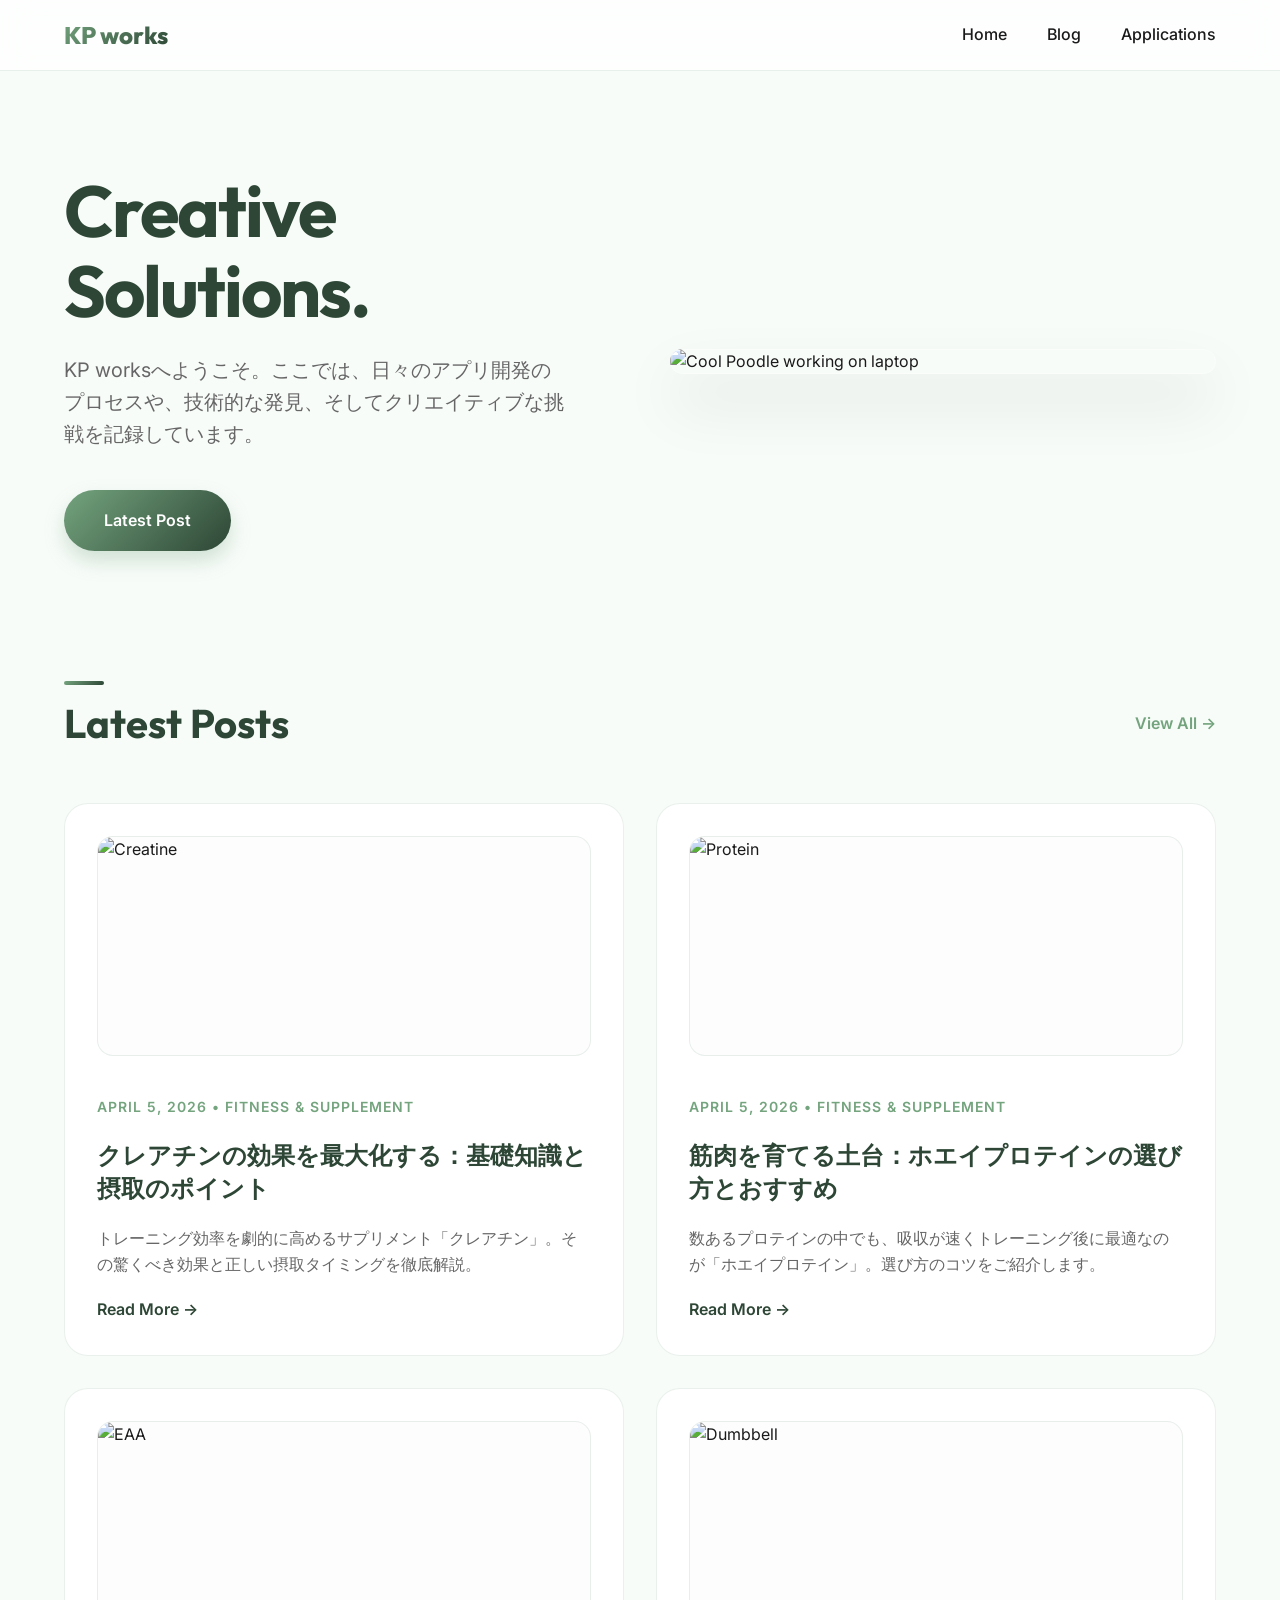
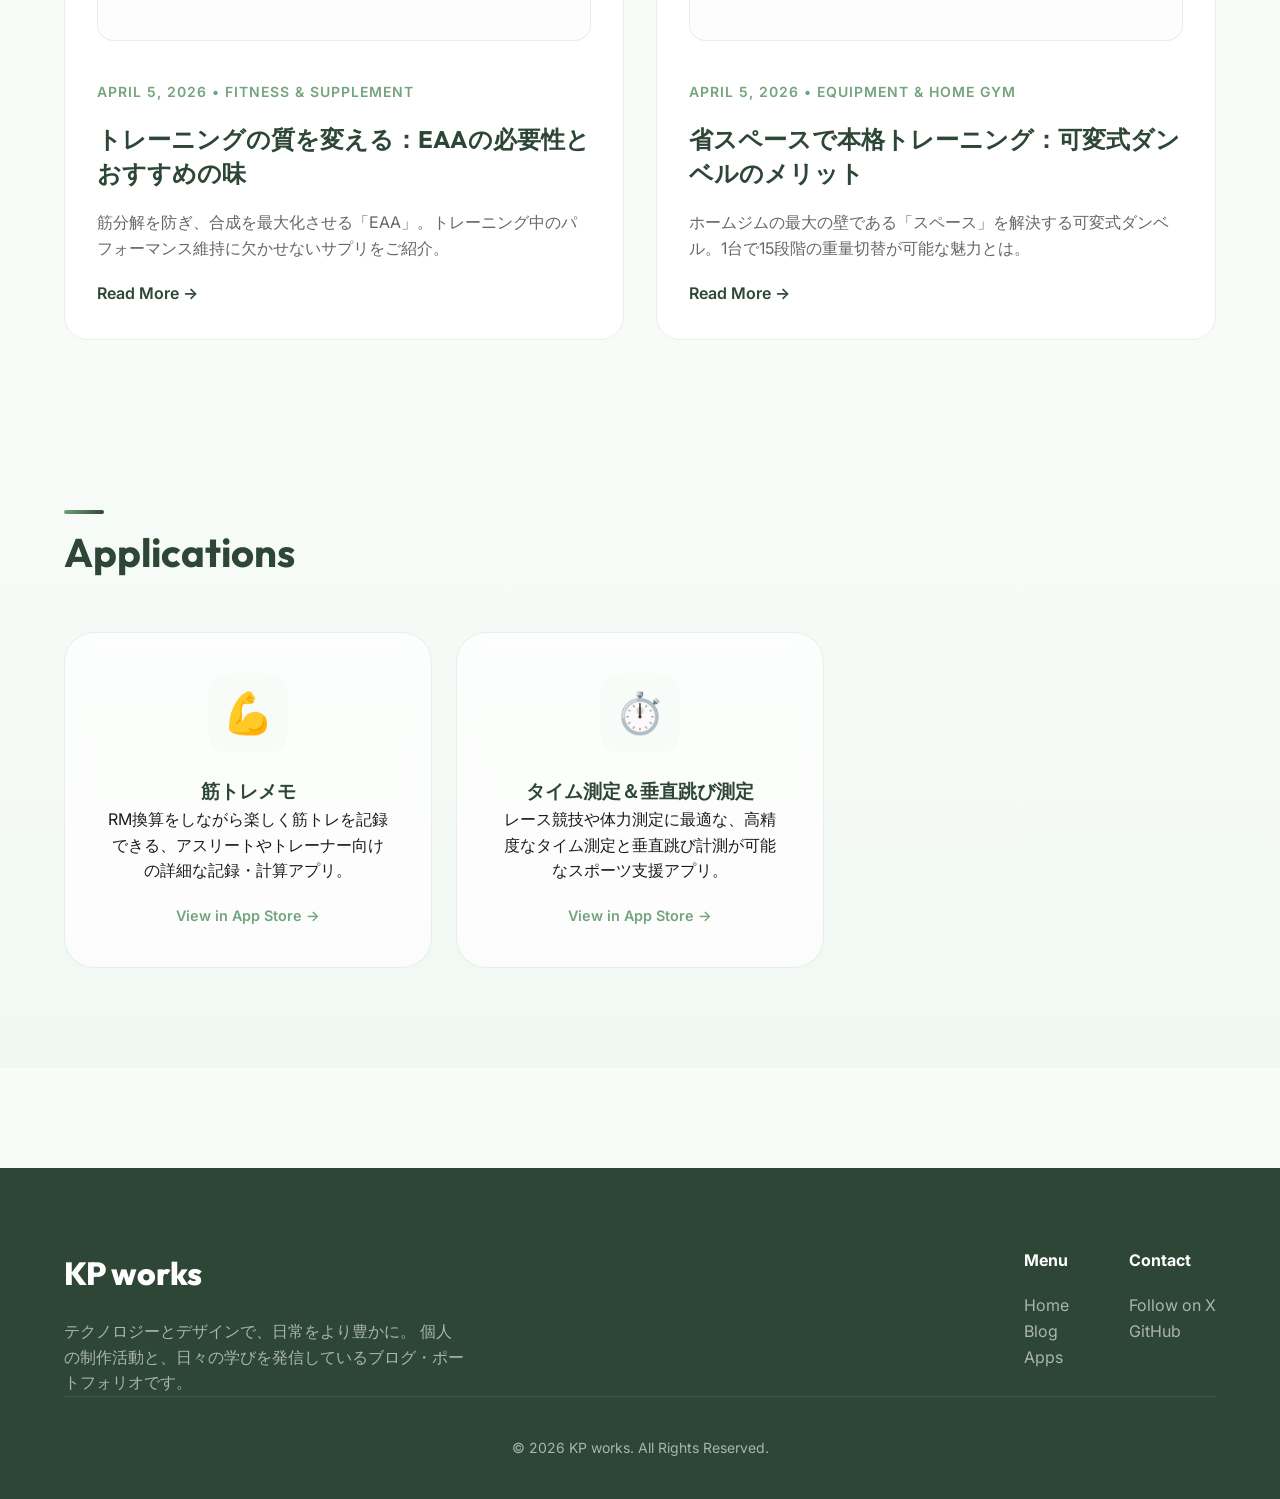
==== index.html @ a35cd1fa "Initial commit: Premium Blog Portfolio with Affiliate Articles and Poodle Hero Image" ====
<!DOCTYPE html>
<html lang="ja">
<head>
    <meta charset="UTF-8">
    <meta name="viewport" content="width=device-width, initial-scale=1.0">
    <title>KP works | Premium Portfolio & Blog</title>
    <meta name="description" content="KP works - モダンなアプリ開発とクリエイティブな活動を記録するブログ・ポートフォリオ。">
    <link rel="stylesheet" href="index.css">
</head>
<body>

    <nav>
        <a href="#" class="logo">
            <span>KP works</span>
        </a>
        <ul class="nav-links">
            <li><a href="#home">Home</a></li>
            <li><a href="#blog">Blog</a></li>
            <li><a href="#apps">Applications</a></li>
        </ul>
    </nav>

    <header id="home" class="hero">
        <div class="hero-content">
            <h1>Creative<br>Solutions.</h1>
            <p>KP worksへようこそ。ここでは、日々のアプリ開発のプロセスや、技術的な発見、そしてクリエイティブな挑戦を記録しています。</p>
            <!-- プレミアムなボタン -->
            <a href="#blog" style="display: inline-block; padding: 18px 40px; background: var(--gradient); color: white; text-decoration: none; border-radius: 50px; font-weight: 600; box-shadow: 0 10px 20px rgba(116, 164, 126, 0.3);">
                Latest Post
            </a>
        </div>
        <div class="hero-image">
            <img src="/Users/keitashouji/.gemini/antigravity/brain/59350524-e386-4c46-add3-b51e2a76119a/cool_poodle_laptop_1775387135576.png" alt="Cool Poodle working on laptop">
        </div>
    </header>

    <section id="blog">
        <div class="section-header">
            <h2>Latest Posts</h2>
            <a href="#" style="color: var(--primary); font-weight: 600; text-decoration: none;">View All →</a>
        </div>
        <div class="blog-grid">
            <div class="blog-card" onclick="location.href='creatine.html'">
                <img src="https://m.media-amazon.com/images/I/71MMnlereOL._AC_SL1500_.jpg" alt="Creatine" class="blog-card-img">
                <div class="blog-meta">April 5, 2026 • Fitness & Supplement</div>
                <h3>クレアチンの効果を最大化する：基礎知識と摂取のポイント</h3>
                <p>トレーニング効率を劇的に高めるサプリメント「クレアチン」。その驚くべき効果と正しい摂取タイミングを徹底解説。</p>
                <div class="read-more">Read More →</div>
            </div>
            <div class="blog-card" onclick="location.href='protein.html'">
                <img src="https://m.media-amazon.com/images/I/81o0uCJ0iYL._AC_SL1500_.jpg" alt="Protein" class="blog-card-img">
                <div class="blog-meta">April 5, 2026 • Fitness & Supplement</div>
                <h3>筋肉を育てる土台：ホエイプロテインの選び方とおすすめ</h3>
                <p>数あるプロテインの中でも、吸収が速くトレーニング後に最適なのが「ホエイプロテイン」。選び方のコツをご紹介します。</p>
                <div class="read-more">Read More →</div>
            </div>
            <div class="blog-card" onclick="location.href='eaa.html'">
                <img src="https://m.media-amazon.com/images/I/71fEE26knCL._AC_SL1500_.jpg" alt="EAA" class="blog-card-img">
                <div class="blog-meta">April 5, 2026 • Fitness & Supplement</div>
                <h3>トレーニングの質を変える：EAAの必要性とおすすめの味</h3>
                <p>筋分解を防ぎ、合成を最大化させる「EAA」。トレーニング中のパフォーマンス維持に欠かせないサプリをご紹介。</p>
                <div class="read-more">Read More →</div>
            </div>
            <div class="blog-card" onclick="location.href='dumbbell.html'">
                <img src="https://m.media-amazon.com/images/I/61lM3jNAxYL._AC_SL1500_.jpg" alt="Dumbbell" class="blog-card-img">
                <div class="blog-meta">April 5, 2026 • Equipment & Home Gym</div>
                <h3>省スペースで本格トレーニング：可変式ダンベルのメリット</h3>
                <p>ホームジムの最大の壁である「スペース」を解決する可変式ダンベル。1台で15段階の重量切替が可能な魅力とは。</p>
                <div class="read-more">Read More →</div>
            </div>
        </div>
    </section>

    <section id="apps" style="background: linear-gradient(180deg, var(--bg-light) 0%, rgba(116, 164, 126, 0.05) 100%); width: 100vw; margin-left: calc(-50vw + 50%); padding: 100px 5%;">
        <div style="max-width: 1400px; margin: 0 auto;">
            <div class="section-header">
                <h2>Applications</h2>
            </div>
            <div class="app-grid">
                <div class="app-card" onclick="window.open('https://apps.apple.com/jp/app/id6761036348', '_blank')">
                    <div class="app-icon">💪</div>
                    <h3>筋トレメモ</h3>
                    <p>RM換算をしながら楽しく筋トレを記録できる、アスリートやトレーナー向けの詳細な記録・計算アプリ。</p>
                    <div style="margin-top: 20px; font-size: 0.9rem; color: var(--primary); font-weight: 600;">View in App Store →</div>
                </div>
                <div class="app-card" onclick="window.open('https://apps.apple.com/jp/app/id6759228838', '_blank')">
                    <div class="app-icon">⏱️</div>
                    <h3>タイム測定＆垂直跳び測定</h3>
                    <p>レース競技や体力測定に最適な、高精度なタイム測定と垂直跳び計測が可能なスポーツ支援アプリ。</p>
                    <div style="margin-top: 20px; font-size: 0.9rem; color: var(--primary); font-weight: 600;">View in App Store →</div>
                </div>
            </div>
        </div>
    </section>

    <footer>
        <div class="footer-content" style="max-width: 1400px; margin: 0 auto;">
            <div style="max-width: 400px;">
                <h3 class="footer-logo logo" style="font-size: 2rem; margin-bottom: 20px;">KP works</h3>
                <p style="color: rgba(255,255,255,0.6);">
                    テクノロジーとデザインで、日常をより豊かに。
                    個人の制作活動と、日々の学びを発信しているブログ・ポートフォリオです。
                </p>
            </div>
            <div style="display: flex; gap: 60px;">
                <div style="list-style: none;">
                    <h4 style="margin-bottom: 20px;">Menu</h4>
                    <p><a href="#home" style="color: rgba(255,255,255,0.6); text-decoration: none;">Home</a></p>
                    <p><a href="#blog" style="color: rgba(255,255,255,0.6); text-decoration: none;">Blog</a></p>
                    <p><a href="#apps" style="color: rgba(255,255,255,0.6); text-decoration: none;">Apps</a></p>
                </div>
                <div>
                    <h4 style="margin-bottom: 20px;">Contact</h4>
                    <p style="color: rgba(255,255,255,0.6);">Follow on X</p>
                    <p style="color: rgba(255,255,255,0.6);">GitHub</p>
                </div>
            </div>
        </div>
        <div class="footer-bottom">
            &copy; 2026 KP works. All Rights Reserved.
        </div>
    </footer>

</body>
</html>
---- index.css ----
@import url('https://fonts.googleapis.com/css2?family=Inter:wght@400;500;600&family=Outfit:wght@600;700;800&display=swap');

:root {
    --primary: #74a47e;
    --primary-dark: #2d4635;
    --bg-light: #f8fcf9;
    --text-main: #1a1a1a;
    --text-muted: #666666;
    --glass: rgba(255, 255, 255, 0.7);
    --border: rgba(116, 164, 126, 0.15);
    --shadow: 0 10px 30px rgba(0, 0, 0, 0.05);
    --gradient: linear-gradient(135deg, #74a47e 0%, #2d4635 100%);
}

* {
    margin: 0;
    padding: 0;
    box-sizing: border-box;
}

body {
    font-family: 'Inter', sans-serif;
    background-color: var(--bg-light);
    color: var(--text-main);
    line-height: 1.6;
    overflow-x: hidden;
}

h1, h2, h3 {
    font-family: 'Outfit', sans-serif;
    color: var(--primary-dark);
}

/* Navigation */
nav {
    position: sticky;
    top: 0;
    z-index: 1000;
    background: var(--glass);
    backdrop-filter: blur(15px);
    border-bottom: 1px solid var(--border);
    padding: 1rem 5%;
    display: flex;
    justify-content: space-between;
    align-items: center;
}

.logo {
    display: flex;
    align-items: center;
    gap: 12px;
    font-size: 1.5rem;
    font-weight: 800;
    color: var(--primary-dark);
    text-decoration: none;
    font-family: 'Outfit', sans-serif;
}

.logo span {
    background: var(--gradient);
    -webkit-background-clip: text;
    background-clip: text;
    -webkit-text-fill-color: transparent;
}

.nav-links {
    display: flex;
    gap: 40px;
    list-style: none;
}

.nav-links a {
    text-decoration: none;
    color: var(--text-main);
    font-weight: 500;
    transition: 0.3s cubic-bezier(0.4, 0, 0.2, 1);
    position: relative;
}

.nav-links a::after {
    content: '';
    position: absolute;
    bottom: -4px;
    left: 0;
    width: 0;
    height: 2px;
    background: var(--gradient);
    transition: 0.3s;
}

.nav-links a:hover::after {
    width: 100%;
}

/* Hero Section */
.hero {
    padding: 100px 5% 60px;
    display: grid;
    grid-template-columns: 1fr 1fr;
    align-items: center;
    gap: 60px;
    max-width: 1400px;
    margin: 0 auto;
}

.hero-content h1 {
    font-size: 4.5rem;
    line-height: 1.1;
    margin-bottom: 24px;
    letter-spacing: -2px;
}

.hero-content p {
    font-size: 1.25rem;
    color: var(--text-muted);
    margin-bottom: 40px;
    max-width: 500px;
}

.hero-image {
    position: relative;
    border-radius: 40px;
    overflow: hidden;
    box-shadow: 0 30px 60px rgba(0, 0, 0, 0.1);
}

.hero-image img {
    width: 100%;
    height: auto;
    display: block;
    transition: 0.5s;
}

.hero-image::before {
    content: '';
    position: absolute;
    inset: 0;
    border: 1px solid rgba(255, 255, 255, 0.2);
    border-radius: 40px;
    z-index: 1;
}

/* Sections Common */
section {
    padding: 80px 5%;
    max-width: 1400px;
    margin: 0 auto;
}

.section-header {
    display: flex;
    justify-content: space-between;
    align-items: center;
    margin-bottom: 48px;
}

.section-header h2 {
    font-size: 2.5rem;
    position: relative;
}

.section-header h2::before {
    content: '';
    position: absolute;
    top: -10px;
    left: 0;
    width: 40px;
    height: 4px;
    background: var(--gradient);
    border-radius: 2px;
}

/* Blog Grid */
.blog-grid {
    display: grid;
    grid-template-columns: repeat(auto-fill, minmax(400px, 1fr));
    gap: 32px;
}

.blog-card {
    background: #ffffff;
    border: 1px solid var(--border);
    border-radius: 24px;
    padding: 32px;
    transition: 0.4s cubic-bezier(0.165, 0.84, 0.44, 1);
    cursor: pointer;
    display: flex;
    flex-direction: column;
    gap: 20px;
}

.blog-card:hover {
    transform: translateY(-10px);
    box-shadow: 0 20px 40px rgba(116, 164, 126, 0.08);
    border-color: var(--primary);
}

.blog-card-img {
    width: 100%;
    height: 220px;
    object-fit: contain;
    background: #fdfdfd;
    border-radius: 16px;
    margin-bottom: 20px;
    border: 1px solid var(--border);
}

.blog-meta {
    display: flex;
    gap: 12px;
    font-size: 0.875rem;
    font-weight: 600;
    color: var(--primary);
    text-transform: uppercase;
    letter-spacing: 1px;
}

.blog-card h3 {
    font-size: 1.5rem;
    line-height: 1.4;
}

.blog-card p {
    color: var(--text-muted);
    font-size: 1rem;
}

.blog-card .read-more {
    margin-top: auto;
    font-weight: 600;
    color: var(--primary-dark);
    display: flex;
    align-items: center;
    gap: 8px;
}

/* App Grid */
.app-grid {
    display: grid;
    grid-template-columns: repeat(auto-fill, minmax(280px, 1fr));
    gap: 24px;
}

.app-card {
    background: var(--glass);
    backdrop-filter: blur(10px);
    border: 1px solid var(--border);
    border-radius: 30px;
    padding: 40px;
    text-align: center;
    transition: 0.3s;
}

.app-card:hover {
    background: #ffffff;
    border-color: var(--primary);
    transform: scale(1.02);
}

.app-icon {
    width: 80px;
    height: 80px;
    background: var(--bg-light);
    border-radius: 20px;
    margin: 0 auto 24px;
    display: flex;
    align-items: center;
    justify-content: center;
    font-size: 2.5rem;
    color: var(--primary);
}

/* Footer */
footer {
    background: var(--primary-dark);
    color: #ffffff;
    padding: 80px 5% 40px;
    margin-top: 100px;
}

.footer-content {
    display: flex;
    justify-content: space-between;
    align-items: flex-start;
    margin-bottom: 60px;
}

.footer-logo {
    color: #ffffff !important;
}

.footer-bottom {
    padding-top: 40px;
    border-top: 1px solid rgba(255, 255, 255, 0.1);
    text-align: center;
    font-size: 0.875rem;
    color: rgba(255, 255, 255, 0.6);
}

/* Responsive */
@media (max-width: 1024px) {
    .hero {
        grid-template-columns: 1fr;
        padding-top: 60px;
        text-align: center;
    }
    .hero-content h1 {
        font-size: 3.5rem;
    }
    .hero-content p {
        margin: 0 auto 40px;
    }
    .hero-image {
        max-width: 600px;
        margin: 0 auto;
    }
    .blog-grid {
        grid-template-columns: 1fr;
    }
}

@media (max-width: 768px) {
    .nav-links {
        display: none;
    }
}
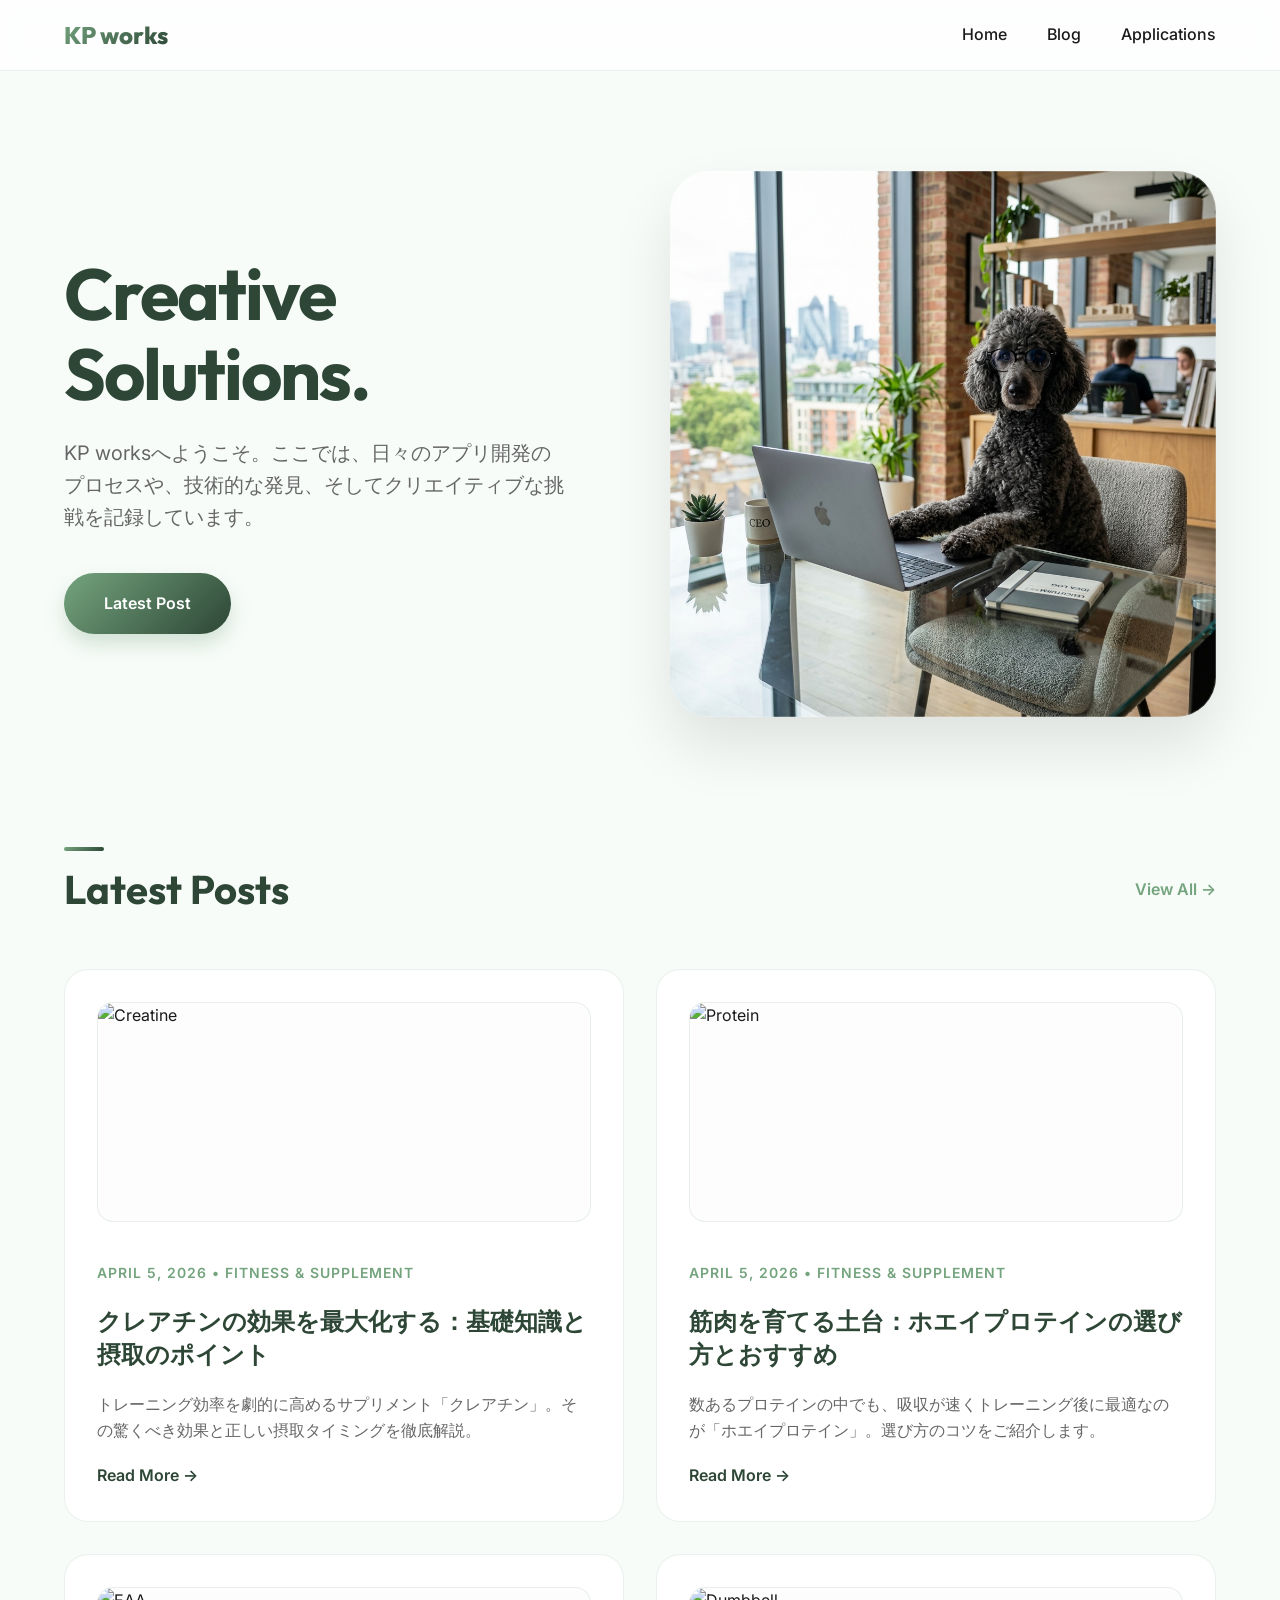
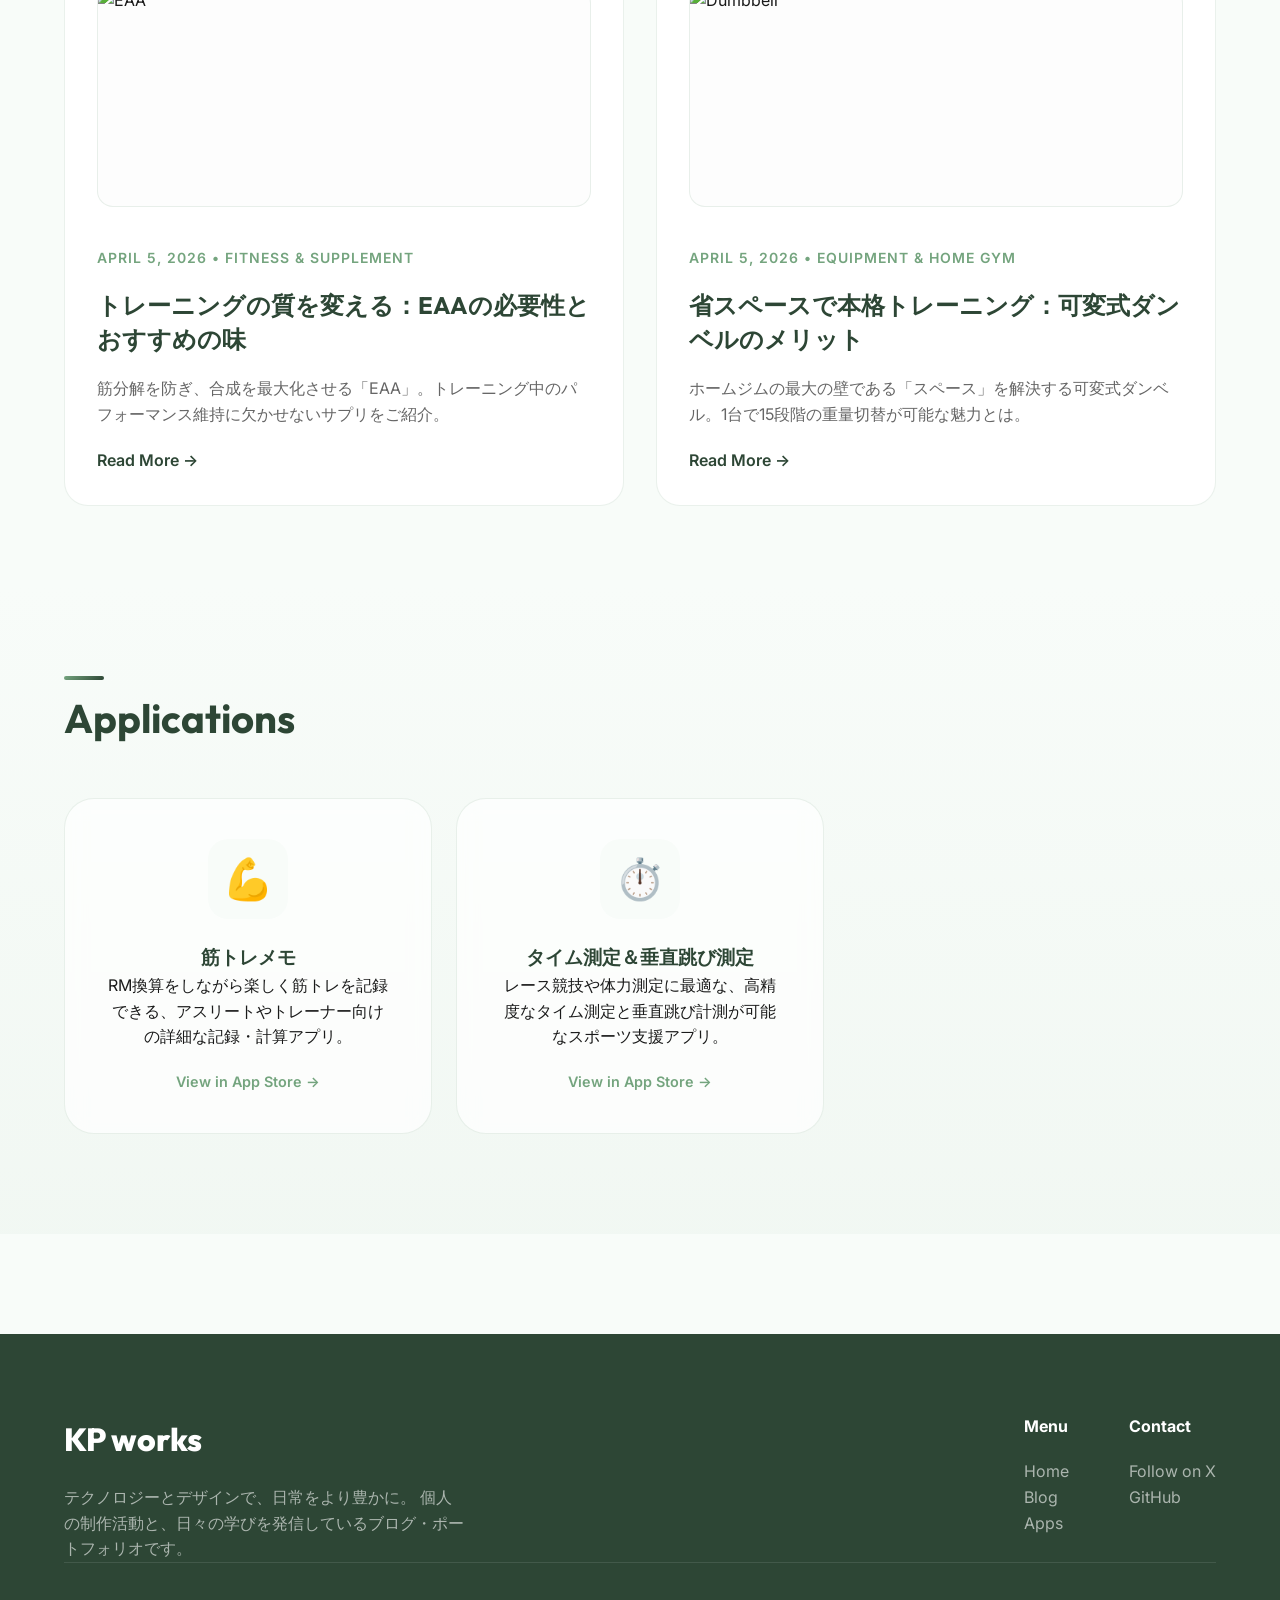
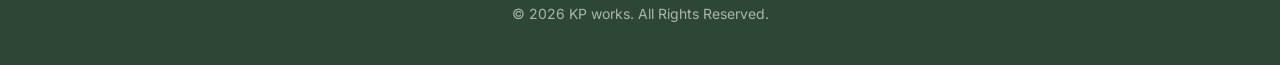
==== commit 094075dd: "Fix: Local image paths to relative paths for deployment" ====
--- a/index.html
+++ b/index.html
@@ -30,7 +30,7 @@
             </a>
         </div>
         <div class="hero-image">
-            <img src="/Users/keitashouji/.gemini/antigravity/brain/59350524-e386-4c46-add3-b51e2a76119a/cool_poodle_laptop_1775387135576.png" alt="Cool Poodle working on laptop">
+            <img src="assets/hero-poodle.png" alt="Cool Poodle working on laptop">
         </div>
     </header>
 
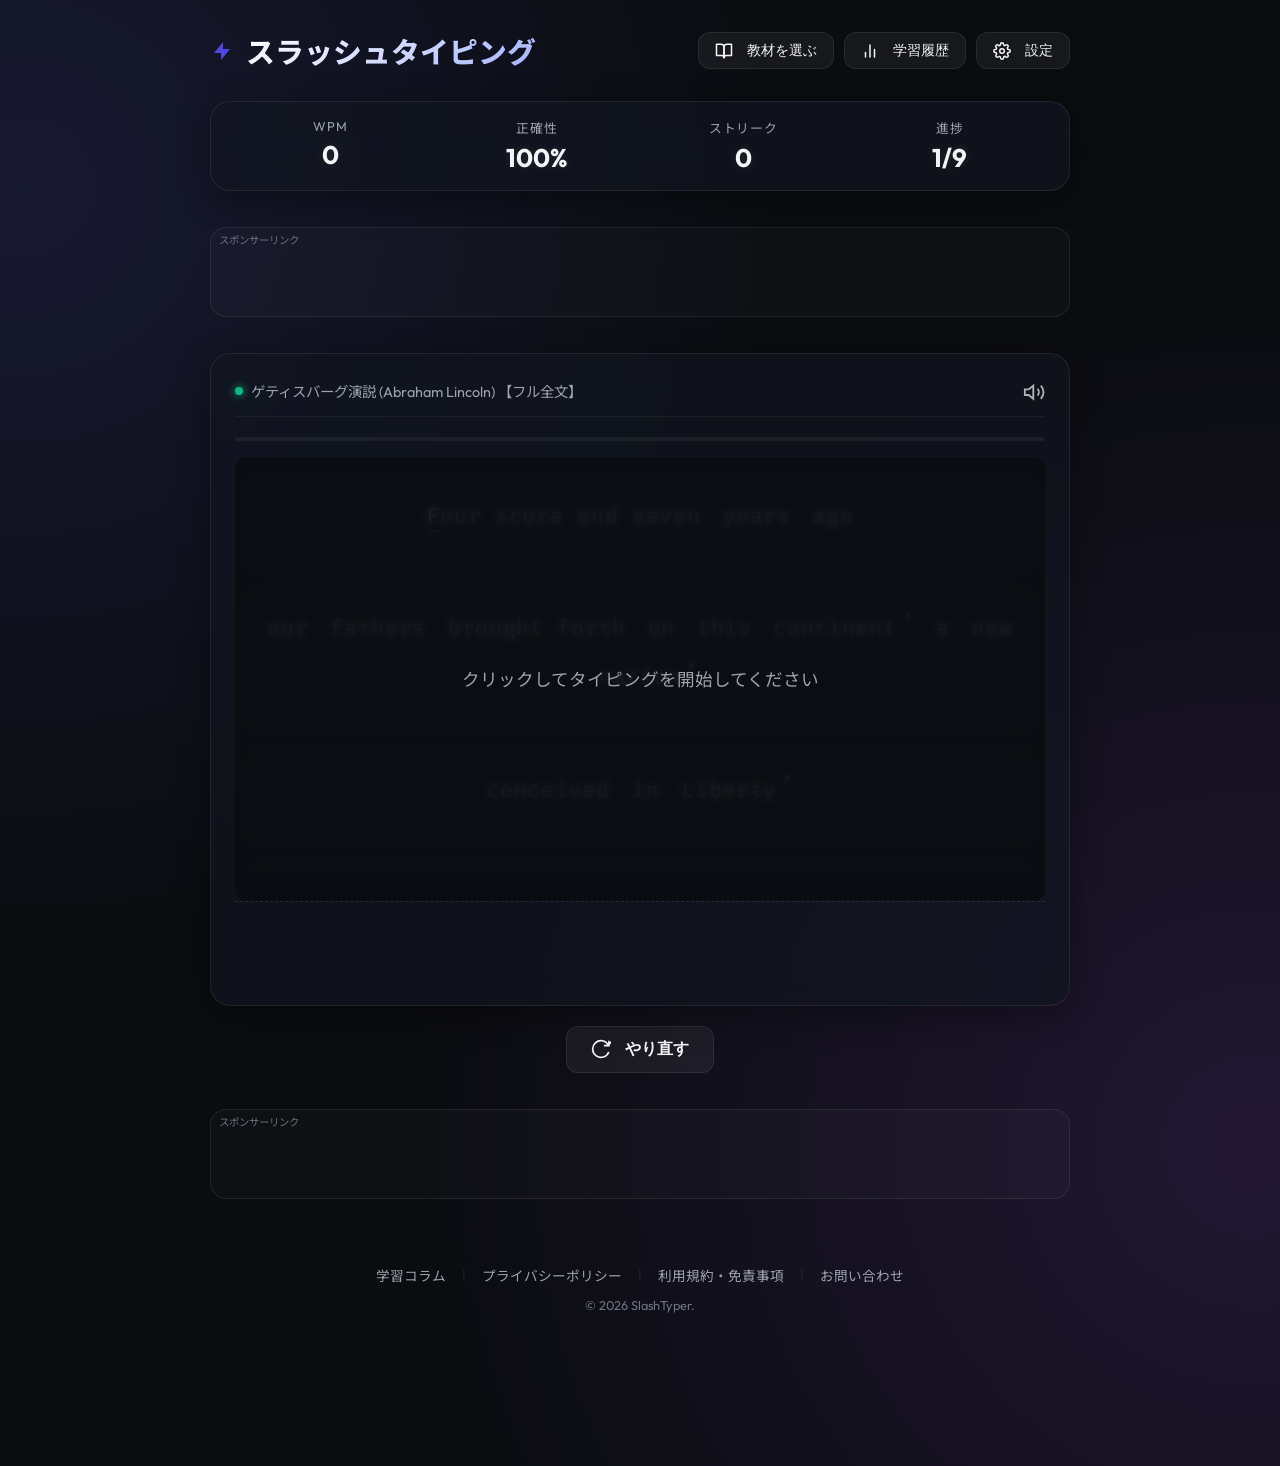
==== commit 76f80c14: "Add files via upload" ====
--- a/index.html
+++ b/index.html
@@ -1,125 +1,297 @@
 <!DOCTYPE html>
 <html lang="ja">
 <head>
-    <meta charset="UTF-8">
-    <meta name="viewport" content="width=device-width, initial-scale=1.0">
-    <title>KP works | Premium Portfolio & Blog</title>
-    <meta name="description" content="KP works - モダンなアプリ開発とクリエイティブな活動を記録するブログ・ポートフォリオ。">
-    <link rel="stylesheet" href="index.css">
+  <meta charset="UTF-8">
+  <meta name="viewport" content="width=device-width, initial-scale=1.0">
+  <title>スラッシュタイピング - 英語とタイピングを同時に学ぶ</title>
+  <meta name="description" content="AIを活用した英語タイピング＆スラッシュリーディング学習Webアプリケーション。英文を打ち込みながら日本語訳を身につけます。">
+  
+  <link rel="canonical" href="https://yourdomain.com/">
+
+  <!-- Open Graph / Facebook -->
+  <meta property="og:type" content="website">
+  <meta property="og:url" content="https://yourdomain.com/">
+  <meta property="og:title" content="スラッシュタイピング - 英語とタイピングを同時に学ぶ">
+  <meta property="og:description" content="AIを活用した英語タイピング＆スラッシュリーディング学習Webアプリケーション。英文を打ち込みながら日本語訳を身につけます。">
+  <!-- Twitter -->
+  <meta property="twitter:card" content="summary_large_image">
+  <meta property="twitter:title" content="スラッシュタイピング - 英語とタイピングを同時に学ぶ">
+  <meta property="twitter:description" content="AIを活用した英語タイピング＆スラッシュリーディング学習Webアプリケーション。英文を打ち込みながら日本語訳を身につけます。">
+  <!-- Favicon -->
+  <link rel="icon" href="favicon.ico" type="image/x-icon">
+
+  <!-- Google AdSense -->
+  <script async src="https://pagead2.googlesyndication.com/pagead/js/adsbygoogle.js?client=ca-pub-YOUR_PUBLISHER_ID" crossorigin="anonymous"></script>
+
+  <!-- JSON-LD Structured Data for SEO -->
+  <script type="application/ld+json">
+  {
+    "@context": "https://schema.org",
+    "@type": "WebApplication",
+    "name": "スラッシュタイピング",
+    "url": "https://yourdomain.com/",
+    "description": "英語タイピングとスラッシュリーディングを同時に学べるWebアプリケーション。五感を使った英語脳の育成をサポートします。",
+    "applicationCategory": "EducationalApplication",
+    "operatingSystem": "All",
+    "offers": {
+      "@type": "Offer",
+      "price": "0",
+      "priceCurrency": "JPY"
+    }
+  }
+  </script>
+
+  <!-- Google Fonts -->
+  <link rel="preconnect" href="https://fonts.googleapis.com">
+  <link rel="preconnect" href="https://fonts.gstatic.com" crossorigin>
+  <link href="https://fonts.googleapis.com/css2?family=Fira+Code:wght@400;500;700&family=Outfit:wght@300;400;600;800&family=Noto+Sans+JP:wght@400;500;700&display=swap" rel="stylesheet">
+  <!-- CSS Stylesheet -->
+  <link rel="stylesheet" href="style.css?v=2">
 </head>
 <body>
-
-    <nav>
-        <a href="#" class="logo">
-            <span>KP works</span>
-        </a>
-        <ul class="nav-links">
-            <li><a href="#home">Home</a></li>
-            <li><a href="#blog">Blog</a></li>
-            <li><a href="#apps">Applications</a></li>
-        </ul>
-    </nav>
-
-    <header id="home" class="hero">
-        <div class="hero-content">
-            <h1>Creative<br>Solutions.</h1>
-            <p>KP worksへようこそ。ここでは、日々のアプリ開発のプロセスや、技術的な発見、そしてクリエイティブな挑戦を記録しています。</p>
-            <!-- プレミアムなボタン -->
-            <a href="#blog" style="display: inline-block; padding: 18px 40px; background: var(--gradient); color: white; text-decoration: none; border-radius: 50px; font-weight: 600; box-shadow: 0 10px 20px rgba(116, 164, 126, 0.3);">
-                Latest Post
-            </a>
-        </div>
-        <div class="hero-image">
-            <img src="assets/hero-poodle.png" alt="Cool Poodle working on laptop">
-        </div>
+  <div class="app-background-glow"></div>
+  
+  <div class="app-container">
+    <!-- Header -->
+    <header class="app-header">
+      <div class="logo-area">
+        <svg class="svg-icon logo-svg" viewBox="0 0 24 24"><path d="M13 10V3L4 14h7v7l9-11h-7z"/></svg>
+        <h1>スラッシュタイピング</h1>
+      </div>
+      
+      <div class="header-actions">
+        <button id="btn-library" class="icon-btn" title="教材ライブラリ"><svg class="svg-icon" viewBox="0 0 24 24" style="fill: none; stroke: currentColor; stroke-width: 2; stroke-linecap: round; stroke-linejoin: round;"><path d="M2 3h6a4 4 0 0 1 4 4v14a3 3 0 0 0-3-3H2z"></path><path d="M22 3h-6a4 4 0 0 0-4 4v14a3 3 0 0 1 3-3h7z"></path></svg>教材を選ぶ</button>
+        <button id="btn-stats" class="icon-btn" title="学習履歴"><svg class="svg-icon" viewBox="0 0 24 24" style="fill: none; stroke: currentColor; stroke-width: 2; stroke-linecap: round; stroke-linejoin: round;"><line x1="18" y1="20" x2="18" y2="10"></line><line x1="12" y1="20" x2="12" y2="4"></line><line x1="6" y1="20" x2="6" y2="14"></line></svg>学習履歴</button>
+        <button id="btn-settings" class="icon-btn" title="設定"><svg class="svg-icon" viewBox="0 0 24 24"><circle cx="12" cy="12" r="3"></circle><path d="M19.4 15a1.65 1.65 0 0 0 .33 1.82l.06.06a2 2 0 1 1-2.83 2.83l-.06-.06a1.65 1.65 0 0 0-1.82-.33 1.65 1.65 0 0 0-1 1.51V21a2 2 0 0 1-4 0v-.09A1.65 1.65 0 0 0 9 19.4a1.65 1.65 0 0 0-1.82.33l-.06.06a2 2 0 1 1-2.83-2.83l.06-.06a1.65 1.65 0 0 0 .33-1.82 1.65 1.65 0 0 0-1.51-1H3a2 2 0 0 1 0-4h.09A1.65 1.65 0 0 0 4.6 9a1.65 1.65 0 0 0-.33-1.82l-.06-.06a2 2 0 1 1 2.83-2.83l.06.06a1.65 1.65 0 0 0 1.82.33H9a1.65 1.65 0 0 0 1-1.51V3a2 2 0 0 1 4 0v.09a1.65 1.65 0 0 0 1 1.51 1.65 1.65 0 0 0 1.82-.33l.06-.06a2 2 0 1 1 2.83 2.83l-.06.06a1.65 1.65 0 0 0-.33 1.82V9a1.65 1.65 0 0 0 1.51 1H21a2 2 0 0 1 0 4h-.09a1.65 1.65 0 0 0-1.51 1z"></path></svg>設定</button>
+      </div>
     </header>
 
-    <section id="blog">
-        <div class="section-header">
-            <h2>Latest Posts</h2>
-            <a href="#" style="color: var(--primary); font-weight: 600; text-decoration: none;">View All →</a>
-        </div>
-        <div class="blog-grid">
-            <div class="blog-card" onclick="location.href='creatine.html'">
-                <img src="https://m.media-amazon.com/images/I/71MMnlereOL._AC_SL1500_.jpg" alt="Creatine" class="blog-card-img">
-                <div class="blog-meta">April 5, 2026 • Fitness & Supplement</div>
-                <h3>クレアチンの効果を最大化する：基礎知識と摂取のポイント</h3>
-                <p>トレーニング効率を劇的に高めるサプリメント「クレアチン」。その驚くべき効果と正しい摂取タイミングを徹底解説。</p>
-                <div class="read-more">Read More →</div>
-            </div>
-            <div class="blog-card" onclick="location.href='protein.html'">
-                <img src="https://m.media-amazon.com/images/I/81o0uCJ0iYL._AC_SL1500_.jpg" alt="Protein" class="blog-card-img">
-                <div class="blog-meta">April 5, 2026 • Fitness & Supplement</div>
-                <h3>筋肉を育てる土台：ホエイプロテインの選び方とおすすめ</h3>
-                <p>数あるプロテインの中でも、吸収が速くトレーニング後に最適なのが「ホエイプロテイン」。選び方のコツをご紹介します。</p>
-                <div class="read-more">Read More →</div>
-            </div>
-            <div class="blog-card" onclick="location.href='eaa.html'">
-                <img src="https://m.media-amazon.com/images/I/71fEE26knCL._AC_SL1500_.jpg" alt="EAA" class="blog-card-img">
-                <div class="blog-meta">April 5, 2026 • Fitness & Supplement</div>
-                <h3>トレーニングの質を変える：EAAの必要性とおすすめの味</h3>
-                <p>筋分解を防ぎ、合成を最大化させる「EAA」。トレーニング中のパフォーマンス維持に欠かせないサプリをご紹介。</p>
-                <div class="read-more">Read More →</div>
-            </div>
-            <div class="blog-card" onclick="location.href='dumbbell.html'">
-                <img src="https://m.media-amazon.com/images/I/61lM3jNAxYL._AC_SL1500_.jpg" alt="Dumbbell" class="blog-card-img">
-                <div class="blog-meta">April 5, 2026 • Equipment & Home Gym</div>
-                <h3>省スペースで本格トレーニング：可変式ダンベルのメリット</h3>
-                <p>ホームジムの最大の壁である「スペース」を解決する可変式ダンベル。1台で15段階の重量切替が可能な魅力とは。</p>
-                <div class="read-more">Read More →</div>
-            </div>
-        </div>
+    <!-- Stats Bar -->
+    <section class="stats-bar card">
+      <div class="stat-item">
+        <span class="stat-label">WPM</span>
+        <span id="stat-wpm" class="stat-value">0</span>
+      </div>
+      <div class="stat-item">
+        <span class="stat-label">正確性</span>
+        <span id="stat-accuracy" class="stat-value">100%</span>
+      </div>
+      <div class="stat-item">
+        <span class="stat-label">ストリーク</span>
+        <span id="stat-streak" class="stat-value">0</span>
+      </div>
+      <div class="stat-item">
+        <span class="stat-label">進捗</span>
+        <span id="stat-progress" class="stat-value">1/1</span>
+      </div>
     </section>
 
-    <section id="apps" style="background: linear-gradient(180deg, var(--bg-light) 0%, rgba(116, 164, 126, 0.05) 100%); width: 100vw; margin-left: calc(-50vw + 50%); padding: 100px 5%;">
-        <div style="max-width: 1400px; margin: 0 auto;">
-            <div class="section-header">
-                <h2>Applications</h2>
-            </div>
-            <div class="app-grid">
-                <div class="app-card" onclick="window.open('https://apps.apple.com/jp/app/id6761036348', '_blank')">
-                    <div class="app-icon">💪</div>
-                    <h3>筋トレメモ</h3>
-                    <p>RM換算をしながら楽しく筋トレを記録できる、アスリートやトレーナー向けの詳細な記録・計算アプリ。</p>
-                    <div style="margin-top: 20px; font-size: 0.9rem; color: var(--primary); font-weight: 600;">View in App Store →</div>
-                </div>
-                <div class="app-card" onclick="window.open('https://apps.apple.com/jp/app/id6759228838', '_blank')">
-                    <div class="app-icon">⏱️</div>
-                    <h3>タイム測定＆垂直跳び測定</h3>
-                    <p>レース競技や体力測定に最適な、高精度なタイム測定と垂直跳び計測が可能なスポーツ支援アプリ。</p>
-                    <div style="margin-top: 20px; font-size: 0.9rem; color: var(--primary); font-weight: 600;">View in App Store →</div>
-                </div>
-            </div>
-        </div>
-    </section>
-
-    <footer>
-        <div class="footer-content" style="max-width: 1400px; margin: 0 auto;">
-            <div style="max-width: 400px;">
-                <h3 class="footer-logo logo" style="font-size: 2rem; margin-bottom: 20px;">KP works</h3>
-                <p style="color: rgba(255,255,255,0.6);">
-                    テクノロジーとデザインで、日常をより豊かに。
-                    個人の制作活動と、日々の学びを発信しているブログ・ポートフォリオです。
-                </p>
-            </div>
-            <div style="display: flex; gap: 60px;">
-                <div style="list-style: none;">
-                    <h4 style="margin-bottom: 20px;">Menu</h4>
-                    <p><a href="#home" style="color: rgba(255,255,255,0.6); text-decoration: none;">Home</a></p>
-                    <p><a href="#blog" style="color: rgba(255,255,255,0.6); text-decoration: none;">Blog</a></p>
-                    <p><a href="#apps" style="color: rgba(255,255,255,0.6); text-decoration: none;">Apps</a></p>
-                </div>
-                <div>
-                    <h4 style="margin-bottom: 20px;">Contact</h4>
-                    <p style="color: rgba(255,255,255,0.6);">Follow on X</p>
-                    <p style="color: rgba(255,255,255,0.6);">GitHub</p>
-                </div>
-            </div>
-        </div>
-        <div class="footer-bottom">
-            &copy; 2026 KP works. All Rights Reserved.
-        </div>
+    <!-- Main Workspace -->
+    <main class="main-workspace">
+      <!-- Google AdSense Top Ad -->
+      <div class="adsense-slot">
+        <ins class="adsbygoogle"
+             style="display:block"
+             data-ad-client="ca-pub-YOUR_PUBLISHER_ID"
+             data-ad-slot="YOUR_AD_SLOT_TOP"
+             data-ad-format="auto"
+             data-full-width-responsive="true"></ins>
+        <script>
+             (adsbygoogle = window.adsbygoogle || []).push({});
+        </script>
+      </div>
+
+      <!-- Typing Card -->
+      <div class="typing-card card">
+        <div class="typing-header">
+          <div class="mode-indicator">
+            <span class="dot active"></span>
+            <span id="mode-text">スラッシュリーディング練習中</span>
+          </div>
+          <div class="voice-indicator" id="btn-speak" title="音声を再生">
+            <svg class="svg-icon voice-svg" viewBox="0 0 24 24"><polygon points="11 5 6 9 2 9 2 15 6 15 11 19 11 5"></polygon><path d="M19.07 4.93a10 10 0 0 1 0 14.14M15.54 8.46a5 5 0 0 1 0 7.07"></path></svg>
+          </div>
+        </div>
+
+        <!-- Progress Bar -->
+        <div class="passage-progress-container">
+          <div id="passage-progress-bar" class="passage-progress-bar"></div>
+        </div>
+
+        <!-- Hidden input for typing focus -->
+        <input type="text" id="hidden-input" class="hidden-input" autocomplete="off" autofocus>
+
+        <!-- Typing Display Area -->
+        <div class="typing-display-container" id="typing-trigger">
+          <!-- Text to type will be rendered letter by letter inside spans -->
+          <div id="words-container" class="words-container">
+            <div class="placeholder-text">テキストを読み込み中...</div>
+          </div>
+          
+          <div class="focus-notice" id="focus-notice">
+            クリックしてタイピングを開始してください
+          </div>
+        </div>
+
+        <!-- Slash Translation Area -->
+        <div class="slash-translation-container" id="translation-container">
+          <!-- Translation chunks will appear here as the user types -->
+        </div>
+      </div>
+
+      <!-- Controls & Progress -->
+      <div class="controls-panel">
+        <button id="btn-reset" class="action-btn secondary-btn" style="margin: 0 auto; display: inline-flex; align-items: center; justify-content: center; gap: 8px;"><svg class="svg-icon" viewBox="0 0 24 24"><path d="M21.5 2v6h-6M21.34 15.57a10 10 0 1 1-.57-8.38l5.67-5.67"/></svg>やり直す</button>
+      </div>
+
+      <!-- Google AdSense Bottom Ad -->
+      <div class="adsense-slot">
+        <ins class="adsbygoogle"
+             style="display:block"
+             data-ad-client="ca-pub-YOUR_PUBLISHER_ID"
+             data-ad-slot="YOUR_AD_SLOT_BOTTOM"
+             data-ad-format="auto"
+             data-full-width-responsive="true"></ins>
+        <script>
+             (adsbygoogle = window.adsbygoogle || []).push({});
+        </script>
+      </div>
+    </main>
+
+    <!-- Footer -->
+    <footer class="app-footer" style="text-align: center; margin-top: 30px; display: flex; flex-direction: column; gap: 12px; align-items: center;">
+      <div class="footer-links" style="display: flex; flex-wrap: wrap; gap: 16px; justify-content: center; font-size: 0.85rem;">
+        <a href="columns.html" style="color: var(--text-muted); text-decoration: none; transition: var(--transition-smooth);" onmouseover="this.style.color='var(--text-primary)'" onmouseout="this.style.color='var(--text-muted)'">学習コラム</a>
+        <span style="color: var(--border-glass)">|</span>
+        <a href="privacy-policy.html" style="color: var(--text-muted); text-decoration: none; transition: var(--transition-smooth);" onmouseover="this.style.color='var(--text-primary)'" onmouseout="this.style.color='var(--text-muted)'">プライバシーポリシー</a>
+        <span style="color: var(--border-glass)">|</span>
+        <a href="terms.html" style="color: var(--text-muted); text-decoration: none; transition: var(--transition-smooth);" onmouseover="this.style.color='var(--text-primary)'" onmouseout="this.style.color='var(--text-muted)'">利用規約・免責事項</a>
+        <span style="color: var(--border-glass)">|</span>
+        <a href="contact.html" style="color: var(--text-muted); text-decoration: none; transition: var(--transition-smooth);" onmouseover="this.style.color='var(--text-primary)'" onmouseout="this.style.color='var(--text-muted)'">お問い合わせ</a>
+      </div>
+      <p style="color: var(--text-dark); font-size: 0.8rem; margin: 0;">© 2026 SlashTyper.</p>
     </footer>
-
+  </div>
+
+  <!-- Settings Modal -->
+  <div id="modal-settings" class="modal-overlay">
+    <div class="modal-content card">
+      <div class="modal-header">
+        <h2>環境設定</h2>
+        <button class="close-btn" id="close-settings">&times;</button>
+      </div>
+      <div class="modal-body">
+        <div class="form-group-checkbox">
+          <input type="checkbox" id="setting-voice" checked>
+          <label for="setting-voice">完了時に自動で音声読み上げを行う</label>
+        </div>
+
+        <div class="form-group-checkbox">
+          <input type="checkbox" id="setting-sound" checked>
+          <label for="setting-sound">タイピング音（キー音）を有効にする</label>
+        </div>
+
+        <div class="form-group">
+          <label for="setting-voice-rate">読み上げ速度</label>
+          <input type="range" id="setting-voice-rate" min="0.5" max="1.5" step="0.1" value="1.0" class="form-range">
+          <span id="voice-rate-val">1.0</span>
+        </div>
+
+        <div class="form-group">
+          <label for="setting-translation-timing">和訳の表示タイミング</label>
+          <select id="setting-translation-timing" class="form-input">
+            <option value="typing">タイプ中・完了したチャンクのみ表示</option>
+            <option value="always">最初からすべて表示</option>
+            <option value="hidden">非表示</option>
+          </select>
+        </div>
+
+      </div>
+      <div class="modal-footer">
+        <button id="btn-save-settings" class="action-btn primary-btn">設定を保存</button>
+      </div>
+    </div>
+  </div>
+
+  <!-- Library Modal -->
+  <div id="modal-library" class="modal-overlay">
+    <div class="modal-content card" style="max-width: 850px; width: 95%;">
+      <div class="modal-header">
+        <h2>教材を選ぶ</h2>
+        <button class="close-btn" id="close-library">&times;</button>
+      </div>
+      <div class="modal-body">
+        <p style="color: var(--text-muted); font-size: 0.9rem; margin-top: -10px; margin-bottom: 8px;">学習したい教材を選択してください。各教材はスラッシュリーディング用の分割と和訳、単語解説が用意されています。</p>
+        
+        <!-- Category Tabs -->
+        <div class="library-tabs">
+          <button class="library-tab active" data-category="all">すべて</button>
+          <button class="library-tab" data-category="speech">🎙️ 演説</button>
+          <button class="library-tab" data-category="alice">🐇 文学</button>
+          <button class="library-tab" data-category="myth">⚡ 神話</button>
+          <button class="library-tab" data-category="bible">📖 聖書</button>
+        </div>
+
+        <div class="custom-sentence-list" id="custom-sentence-list">
+          <div class="empty-list-notice">登録されている教材はありません。</div>
+        </div>
+      </div>
+    </div>
+  </div>
+
+  <!-- Statistics Modal -->
+  <div id="modal-stats" class="modal-overlay">
+    <div class="modal-content card">
+      <div class="modal-header">
+        <h2>学習履歴・データ</h2>
+        <button class="close-btn" id="close-stats">&times;</button>
+      </div>
+      <div class="modal-body">
+        <div class="stats-grid">
+          <div class="grid-stat-card">
+            <span class="grid-stat-num" id="total-typed-sentences">0</span>
+            <span class="grid-stat-label">クリアした文数</span>
+          </div>
+          <div class="grid-stat-card">
+            <span class="grid-stat-num" id="avg-wpm">0</span>
+            <span class="grid-stat-label">平均 WPM</span>
+          </div>
+          <div class="grid-stat-card">
+            <span class="grid-stat-num" id="avg-accuracy">0%</span>
+            <span class="grid-stat-label">平均正確性</span>
+          </div>
+        </div>
+      </div>
+      <div class="modal-footer">
+        <button id="btn-clear-stats" class="action-btn danger-btn">履歴をリセット</button>
+      </div>
+    </div>
+  </div>
+
+  <!-- Dictionary Modal -->
+  <div id="modal-dict" class="modal-overlay">
+    <div class="modal-content card">
+      <div class="modal-header">
+        <h2 id="dict-word-title">Word</h2>
+        <button class="close-btn" id="close-dict">&times;</button>
+      </div>
+      <div class="modal-body" id="dict-modal-body">
+        <div class="dict-loading">辞書を検索中...</div>
+      </div>
+      <div class="modal-footer">
+        <a id="dict-web-link" href="#" target="_blank" class="action-btn secondary-btn" style="text-decoration:none;">Weblioで詳細を見る<svg class="svg-icon link-svg" viewBox="0 0 24 24"><line x1="7" y1="17" x2="17" y2="7"></line><polyline points="7 7 17 7 17 17"></polyline></svg></a>
+      </div>
+    </div>
+  </div>
+
+  <!-- Audio elements for key sounds -->
+  <audio id="audio-click-1" src="https://assets.mixkit.co/active_storage/sfx/2568/2568-84.wav" preload="auto"></audio>
+  <audio id="audio-click-2" src="https://assets.mixkit.co/active_storage/sfx/2568/2568-84.wav" preload="auto"></audio>
+  <audio id="audio-error" src="https://assets.mixkit.co/active_storage/sfx/951/951-84.wav" preload="auto"></audio>
+  <audio id="audio-success" src="https://assets.mixkit.co/active_storage/sfx/2019/2019-84.wav" preload="auto"></audio>
+
+  <!-- JS Files -->
+  <script src="sentences.js?v=2"></script>
+  <script src="app.js?v=12"></script>
 </body>
 </html>
--- a/style.css
+++ b/style.css
@@ -0,0 +1,1057 @@
+/* CSS Design for SlashTyper - Premium Dark Theme & Glassmorphism */
+
+:root {
+  --bg-primary: #0a0c10;
+  --bg-secondary: rgba(18, 22, 32, 0.7);
+  --bg-tertiary: rgba(30, 36, 50, 0.8);
+  --accent-color: #4f46e5;
+  --accent-glow: rgba(79, 70, 229, 0.4);
+  --accent-premium: linear-gradient(135deg, #a855f7 0%, #4f46e5 100%);
+  --text-primary: #f3f4f6;
+  --text-muted: #9ca3af;
+  --text-dark: #6b7280;
+  
+  /* Typing feedback states */
+  --char-default: #9ca3af;
+  --char-correct: #10b981;
+  --char-correct-bg: rgba(16, 185, 129, 0.1);
+  --char-incorrect: #ef4444;
+  --char-incorrect-bg: rgba(239, 68, 68, 0.2);
+  --char-current: #6366f1;
+  
+  --border-glass: rgba(255, 255, 255, 0.08);
+  --shadow-glass: 0 8px 32px 0 rgba(0, 0, 0, 0.37);
+  --transition-smooth: all 0.3s cubic-bezier(0.4, 0, 0.2, 1);
+}
+
+* {
+  box-sizing: border-box;
+  margin: 0;
+  padding: 0;
+}
+
+body {
+  font-family: 'Outfit', 'Noto Sans JP', sans-serif;
+  background-color: var(--bg-primary);
+  color: var(--text-primary);
+  min-height: 100vh;
+  overflow-x: hidden;
+  position: relative;
+  display: flex;
+  justify-content: center;
+  align-items: center;
+}
+
+/* Background Animated Glows */
+.app-background-glow {
+  position: absolute;
+  top: -10%;
+  left: -10%;
+  width: 120%;
+  height: 120%;
+  background: radial-gradient(circle at 10% 20%, rgba(99, 102, 241, 0.15) 0%, transparent 40%),
+              radial-gradient(circle at 90% 80%, rgba(168, 85, 247, 0.15) 0%, transparent 45%);
+  z-index: -1;
+  pointer-events: none;
+}
+
+/* App Layout Container */
+.app-container {
+  width: 100%;
+  max-width: 900px;
+  padding: 20px;
+  display: flex;
+  flex-direction: column;
+  gap: 20px;
+  min-height: 90vh;
+}
+
+/* Glassmorphism Card Style */
+.card {
+  background: var(--bg-secondary);
+  backdrop-filter: blur(16px);
+  -webkit-backdrop-filter: blur(16px);
+  border: 1px solid var(--border-glass);
+  border-radius: 20px;
+  box-shadow: var(--shadow-glass);
+  padding: 24px;
+}
+
+/* Header */
+.app-header {
+  display: flex;
+  justify-content: space-between;
+  align-items: center;
+  padding: 10px 0;
+}
+
+.logo-area {
+  display: flex;
+  align-items: center;
+  gap: 12px;
+}
+
+.logo-icon {
+  font-size: 1.8rem;
+  filter: drop-shadow(0 0 10px var(--accent-glow));
+  animation: float 3s ease-in-out infinite;
+}
+
+@keyframes float {
+  0%, 100% { transform: translateY(0); }
+  50% { transform: translateY(-5px); }
+}
+
+.app-header h1 {
+  font-size: 1.8rem;
+  font-weight: 800;
+  background: linear-gradient(135deg, #fff 0%, #a5b4fc 100%);
+  -webkit-background-clip: text;
+  -webkit-text-fill-color: transparent;
+}
+
+.header-actions {
+  display: flex;
+  gap: 10px;
+}
+
+/* Buttons */
+.icon-btn {
+  background: rgba(255, 255, 255, 0.05);
+  border: 1px solid var(--border-glass);
+  color: var(--text-primary);
+  padding: 8px 16px;
+  border-radius: 12px;
+  cursor: pointer;
+  display: flex;
+  align-items: center;
+  gap: 8px;
+  font-weight: 500;
+  font-size: 0.9rem;
+  transition: var(--transition-smooth);
+}
+
+.icon-btn:hover {
+  background: rgba(255, 255, 255, 0.1);
+  transform: translateY(-2px);
+  border-color: rgba(255, 255, 255, 0.2);
+}
+
+.icon-btn:active {
+  transform: translateY(0);
+}
+
+.action-btn {
+  padding: 12px 24px;
+  border-radius: 12px;
+  border: none;
+  font-weight: 600;
+  font-size: 1rem;
+  cursor: pointer;
+  transition: var(--transition-smooth);
+  display: flex;
+  align-items: center;
+  justify-content: center;
+  gap: 8px;
+}
+
+.primary-btn {
+  background: var(--accent-color);
+  color: #fff;
+  box-shadow: 0 4px 14px 0 rgba(79, 70, 229, 0.4);
+}
+
+.primary-btn:hover {
+  background: #4338ca;
+  box-shadow: 0 6px 20px 0 rgba(79, 70, 229, 0.6);
+  transform: translateY(-2px);
+}
+
+.primary-btn:disabled {
+  background: var(--text-dark);
+  box-shadow: none;
+  cursor: not-allowed;
+  transform: none;
+}
+
+.secondary-btn {
+  background: rgba(255, 255, 255, 0.05);
+  border: 1px solid var(--border-glass);
+  color: var(--text-primary);
+}
+
+.secondary-btn:hover:not(:disabled) {
+  background: rgba(255, 255, 255, 0.1);
+  transform: translateY(-2px);
+}
+
+.secondary-btn:disabled {
+  opacity: 0.5;
+  cursor: not-allowed;
+}
+/* SVG Icons styling */
+.svg-icon {
+  width: 1.25em;
+  height: 1.25em;
+  display: inline-block;
+  vertical-align: middle;
+  stroke: currentColor;
+  stroke-width: 2;
+  fill: none;
+  transition: transform 0.2s ease;
+}
+
+.header-actions .svg-icon, 
+.controls-panel .svg-icon {
+  margin-right: 6px;
+}
+
+.logo-svg {
+  width: 1.5em;
+  height: 1.5em;
+  fill: var(--accent-color);
+  stroke: none;
+}
+
+.voice-svg {
+  width: 1.4rem;
+  height: 1.4rem;
+}
+
+.link-svg {
+  margin-left: 6px;
+  width: 1em;
+  height: 1em;
+}
+.premium-btn {
+  background: var(--accent-premium);
+  color: #fff;
+  box-shadow: 0 4px 14px 0 rgba(168, 85, 247, 0.4);
+}
+
+.premium-btn:hover {
+  filter: brightness(1.1);
+  box-shadow: 0 6px 20px 0 rgba(168, 85, 247, 0.6);
+  transform: translateY(-2px);
+}
+
+.danger-btn {
+  background: var(--char-incorrect-bg);
+  border: 1px solid rgba(239, 68, 68, 0.4);
+  color: #ef4444;
+}
+
+.danger-btn:hover {
+  background: rgba(239, 68, 68, 0.3);
+  transform: translateY(-2px);
+}
+
+/* Stats Bar */
+.stats-bar {
+  display: grid;
+  grid-template-columns: repeat(4, 1fr);
+  gap: 16px;
+  text-align: center;
+  padding: 16px 24px;
+}
+
+.stat-item {
+  display: flex;
+  flex-direction: column;
+  gap: 4px;
+}
+
+.stat-label {
+  font-size: 0.8rem;
+  color: var(--text-muted);
+  text-transform: uppercase;
+  letter-spacing: 0.05em;
+}
+
+.stat-value {
+  font-size: 1.6rem;
+  font-weight: 700;
+  color: var(--text-primary);
+  text-shadow: 0 0 10px rgba(255, 255, 255, 0.1);
+}
+
+/* Main Workspace */
+.main-workspace {
+  display: flex;
+  flex-direction: column;
+  gap: 20px;
+}
+
+.typing-card {
+  min-height: 320px;
+  display: flex;
+  flex-direction: column;
+  justify-content: space-between;
+  position: relative;
+  transition: var(--transition-smooth);
+  min-width: 0;
+  overflow: hidden;
+}
+
+.typing-header {
+  display: flex;
+  justify-content: space-between;
+  align-items: center;
+  margin-bottom: 20px;
+  border-bottom: 1px solid rgba(255, 255, 255, 0.05);
+  padding-bottom: 12px;
+}
+
+.mode-indicator {
+  display: flex;
+  align-items: center;
+  gap: 8px;
+  font-size: 0.9rem;
+  color: var(--text-muted);
+}
+
+.mode-indicator .dot {
+  width: 8px;
+  height: 8px;
+  border-radius: 50%;
+  background-color: var(--text-dark);
+}
+
+.mode-indicator .dot.active {
+  background-color: var(--char-correct);
+  box-shadow: 0 0 8px var(--char-correct);
+  animation: pulse 2s infinite;
+}
+
+@keyframes pulse {
+  0% { transform: scale(1); opacity: 1; }
+  50% { transform: scale(1.3); opacity: 0.5; }
+  100% { transform: scale(1); opacity: 1; }
+}
+
+.voice-indicator {
+  cursor: pointer;
+  font-size: 1.2rem;
+  opacity: 0.7;
+  transition: var(--transition-smooth);
+}
+
+.voice-indicator:hover {
+  opacity: 1;
+  transform: scale(1.1);
+}
+
+/* Hidden Input trick */
+.hidden-input {
+  position: absolute;
+  opacity: 0;
+  z-index: -999;
+}
+
+/* Typing Display Container */
+.typing-display-container {
+  flex-grow: 1;
+  padding: 10px 0;
+  display: flex;
+  flex-direction: column;
+  justify-content: center;
+  position: relative;
+  cursor: text;
+}
+
+
+
+.words-container {
+  font-family: 'Fira Code', monospace;
+  font-size: 1.45rem;
+  line-height: 2.1rem;
+  letter-spacing: 0.03em;
+  user-select: none;
+  min-height: 80px;
+  max-height: 400px;
+  overflow-y: auto;
+  overflow-x: hidden;
+  scroll-behavior: smooth;
+  color: var(--char-default);
+  margin-bottom: 24px;
+  white-space: pre-wrap;
+  word-break: break-word;
+  display: flex;
+  flex-wrap: wrap;
+  align-items: flex-start;
+  gap: 8px 4px;
+  padding: 10px;
+  width: 100%;
+  max-width: 100%;
+  box-sizing: border-box;
+}
+
+.chunk-wrapper {
+  display: flex;
+  flex-direction: column;
+  align-items: center;
+  margin: 0 2px 10px 2px;
+  vertical-align: top;
+  border-radius: 10px;
+  padding: 6px 12px;
+  background: rgba(255, 255, 255, 0.02);
+  border: 1px solid rgba(255, 255, 255, 0.04);
+  transition: var(--transition-smooth);
+  width: 100%;
+  max-width: 100%;
+  min-width: 0;
+  box-sizing: border-box;
+}
+
+.chunk-wrapper.completed {
+  background: rgba(16, 185, 129, 0.04);
+  border-color: rgba(16, 185, 129, 0.15);
+}
+
+.chunk-wrapper.active {
+  background: rgba(99, 102, 241, 0.06);
+  border-color: rgba(99, 102, 241, 0.35);
+  box-shadow: 0 0 15px rgba(99, 102, 241, 0.12);
+}
+
+/* Progress Bar */
+.passage-progress-container {
+  width: 100%;
+  height: 4px;
+  background: rgba(255, 255, 255, 0.05);
+  border-radius: 2px;
+  margin-bottom: 16px;
+  overflow: hidden;
+}
+
+.passage-progress-bar {
+  width: 0%;
+  height: 100%;
+  background: linear-gradient(90deg, #4f46e5, #a855f7);
+  transition: width 0.3s ease;
+}
+
+.chunk-english {
+  font-family: 'Fira Code', monospace;
+  font-size: 1.35rem;
+  line-height: 1.8rem;
+  color: var(--char-default);
+  display: flex;
+  flex-wrap: wrap;
+  justify-content: center;
+  gap: 0 4px;
+  width: 100%;
+  box-sizing: border-box;
+}
+
+.chunk-translation {
+  font-size: 0.95rem;
+  color: #a5b4fc;
+  font-family: 'Outfit', 'Noto Sans JP', sans-serif;
+  opacity: 0;
+  min-height: 24px;
+  line-height: 1.4rem;
+  text-align: center;
+  font-weight: 500;
+  margin-top: 8px;
+  transition: opacity 0.3s ease, transform 0.3s ease;
+  transform: translateY(3px);
+  pointer-events: none;
+}
+
+.chunk-translation.visible {
+  opacity: 1;
+  transform: translateY(0);
+}
+
+.chunk-separator {
+  display: none;
+}
+
+.word-wrapper {
+  display: inline-flex;
+  flex-direction: column;
+  align-items: center;
+  position: relative;
+  vertical-align: bottom;
+}
+
+.word-translation {
+  font-size: 0.75rem;
+  color: #34d399;
+  font-family: 'Outfit', 'Noto Sans JP', sans-serif;
+  opacity: 0;
+  height: 16px;
+  line-height: 16px;
+  overflow: hidden;
+  text-align: center;
+  font-weight: 500;
+  margin-bottom: 2px;
+  transition: opacity 0.2s ease, transform 0.2s ease;
+  transform: translateY(-2px);
+  pointer-events: none;
+  white-space: nowrap;
+}
+
+.word-translation.visible {
+  opacity: 1;
+  transform: translateY(0);
+}
+
+.word-letters {
+  display: inline-flex;
+}
+
+/* Typing feedback highlight styling */
+.char {
+  position: relative;
+  transition: all 0.08s ease;
+  border-radius: 2px;
+  border-bottom: 2px solid transparent;
+}
+
+.char.correct {
+  color: var(--char-correct);
+  background-color: var(--char-correct-bg);
+  text-shadow: 0 0 4px rgba(16, 185, 129, 0.4);
+}
+
+.char.incorrect {
+  color: var(--char-incorrect);
+  background-color: var(--char-incorrect-bg);
+  animation: shake 0.15s ease-in-out;
+}
+
+@keyframes shake {
+  0%, 100% { transform: translateX(0); }
+  25% { transform: translateX(-4px); }
+  75% { transform: translateX(4px); }
+}
+
+/* Blinking Typing Cursor */
+.char.current {
+  color: var(--text-primary);
+  border-bottom: 2px solid var(--char-current);
+  animation: cursorBlink 1s step-end infinite;
+}
+
+@keyframes cursorBlink {
+  from, to { border-color: transparent; }
+  50% { border-color: var(--char-current); }
+}
+
+/* Focus Alert Overlay */
+.focus-notice {
+  position: absolute;
+  top: 0;
+  left: 0;
+  width: 100%;
+  height: 100%;
+  background: rgba(10, 12, 16, 0.85);
+  backdrop-filter: blur(4px);
+  display: flex;
+  align-items: center;
+  justify-content: center;
+  border-radius: 12px;
+  font-size: 1.1rem;
+  color: var(--text-muted);
+  pointer-events: none;
+  opacity: 0;
+  transition: var(--transition-smooth);
+}
+
+.typing-display-container:not(.focused) .focus-notice {
+  opacity: 1;
+}
+
+.placeholder-text {
+  color: var(--text-dark);
+  font-style: italic;
+}
+
+/* Slash Translation styling */
+.slash-translation-container {
+  border-top: 1px dashed rgba(255, 255, 255, 0.1);
+  padding-top: 20px;
+  display: flex;
+  flex-direction: column;
+  gap: 12px;
+  min-height: 80px;
+}
+
+.translation-chunk {
+  display: flex;
+  flex-direction: column;
+  gap: 4px;
+  opacity: 0;
+  transform: translateY(10px);
+  animation: fadeInUp 0.4s cubic-bezier(0.16, 1, 0.3, 1) forwards;
+}
+
+@keyframes fadeInUp {
+  to {
+    opacity: 1;
+    transform: translateY(0);
+  }
+}
+
+.translation-chunk .orig-chunk {
+  font-family: 'Fira Code', monospace;
+  font-size: 0.95rem;
+  color: var(--text-muted);
+}
+
+.translation-chunk .trans-chunk {
+  font-size: 1.15rem;
+  font-weight: 500;
+  color: #a5b4fc;
+}
+
+/* Controls Panel */
+.controls-panel {
+  display: flex;
+  justify-content: space-between;
+  align-items: center;
+}
+
+/* Modals */
+.modal-overlay {
+  position: fixed;
+  top: 0;
+  left: 0;
+  width: 100%;
+  height: 100%;
+  background: rgba(5, 5, 10, 0.8);
+  backdrop-filter: blur(8px);
+  z-index: 1000;
+  display: flex;
+  justify-content: center;
+  align-items: center;
+  opacity: 0;
+  pointer-events: none;
+  transition: var(--transition-smooth);
+}
+
+.modal-overlay.open {
+  opacity: 1;
+  pointer-events: auto;
+}
+
+.modal-content {
+  width: 90%;
+  max-width: 600px;
+  max-height: 90vh;
+  overflow-y: auto;
+  transform: scale(0.95);
+  transition: var(--transition-smooth);
+}
+
+.modal-overlay.open .modal-content {
+  transform: scale(1);
+}
+
+.modal-header {
+  display: flex;
+  justify-content: space-between;
+  align-items: center;
+  border-bottom: 1px solid rgba(255, 255, 255, 0.08);
+  padding-bottom: 14px;
+  margin-bottom: 20px;
+}
+
+.modal-header h2 {
+  font-size: 1.4rem;
+  font-weight: 700;
+  color: var(--text-primary);
+}
+
+.close-btn {
+  background: none;
+  border: none;
+  font-size: 1.8rem;
+  color: var(--text-muted);
+  cursor: pointer;
+  transition: var(--transition-smooth);
+}
+
+.close-btn:hover {
+  color: var(--text-primary);
+}
+
+.modal-body {
+  display: flex;
+  flex-direction: column;
+  gap: 20px;
+}
+
+.modal-footer {
+  margin-top: 24px;
+  border-top: 1px solid rgba(255, 255, 255, 0.08);
+  padding-top: 16px;
+  display: flex;
+  justify-content: flex-end;
+}
+
+/* Form Styling */
+.form-group {
+  display: flex;
+  flex-direction: column;
+  gap: 8px;
+}
+
+.form-group label {
+  font-size: 0.95rem;
+  font-weight: 500;
+  color: var(--text-muted);
+}
+
+.form-input {
+  background: rgba(0, 0, 0, 0.25);
+  border: 1px solid var(--border-glass);
+  border-radius: 10px;
+  color: var(--text-primary);
+  padding: 12px;
+  font-family: inherit;
+  font-size: 1rem;
+  transition: var(--transition-smooth);
+  width: 100%;
+}
+
+.form-input:focus {
+  outline: none;
+  border-color: var(--accent-color);
+  box-shadow: 0 0 10px rgba(79, 70, 229, 0.3);
+}
+
+.form-help {
+  font-size: 0.8rem;
+  color: var(--text-dark);
+}
+
+.form-group-checkbox {
+  display: flex;
+  align-items: center;
+  gap: 12px;
+  cursor: pointer;
+  user-select: none;
+  font-size: 0.95rem;
+}
+
+.form-group-checkbox input[type="checkbox"] {
+  width: 18px;
+  height: 18px;
+  accent-color: var(--accent-color);
+  cursor: pointer;
+}
+
+.form-range {
+  accent-color: var(--accent-color);
+  cursor: pointer;
+  width: 100%;
+}
+
+.import-actions-row {
+  display: grid;
+  grid-template-columns: 1.5fr 1fr;
+  gap: 12px;
+}
+
+.ai-status-container {
+  padding: 12px;
+  border-radius: 10px;
+  font-size: 0.9rem;
+  min-height: 40px;
+  display: none;
+}
+
+.ai-status-container.show {
+  display: block;
+}
+
+.ai-status-container.loading {
+  background: rgba(79, 70, 229, 0.1);
+  border: 1px solid rgba(79, 70, 229, 0.2);
+  color: #a5b4fc;
+}
+
+.ai-status-container.success {
+  background: rgba(16, 185, 129, 0.1);
+  border: 1px solid rgba(16, 185, 129, 0.2);
+  color: #34d399;
+}
+
+.ai-status-container.error {
+  background: rgba(239, 68, 68, 0.1);
+  border: 1px solid rgba(239, 68, 68, 0.2);
+  color: #f87171;
+}
+
+.manual-notice {
+  font-size: 0.85rem;
+  color: var(--text-dark);
+  line-height: 1.4;
+  border-left: 3px solid var(--border-glass);
+  padding-left: 12px;
+  margin-top: 10px;
+}
+
+/* Statistics Grid & List */
+.stats-grid {
+  display: grid;
+  grid-template-columns: repeat(3, 1fr);
+  gap: 12px;
+  margin-bottom: 24px;
+}
+
+.grid-stat-card {
+  background: rgba(0, 0, 0, 0.2);
+  border: 1px solid var(--border-glass);
+  padding: 16px;
+  border-radius: 12px;
+  text-align: center;
+  display: flex;
+  flex-direction: column;
+  gap: 4px;
+}
+
+.grid-stat-num {
+  font-size: 1.5rem;
+  font-weight: 700;
+  color: var(--text-primary);
+}
+
+.grid-stat-label {
+  font-size: 0.8rem;
+  color: var(--text-muted);
+}
+
+.section-title {
+  font-size: 1.1rem;
+  font-weight: 600;
+  margin-bottom: 12px;
+  color: var(--text-primary);
+  border-bottom: 1px solid rgba(255, 255, 255, 0.05);
+  padding-bottom: 6px;
+}
+
+/* Library Categorized Grid UI */
+#modal-stats .modal-content {
+  max-width: 850px;
+  width: 95%;
+}
+
+.library-category-section {
+  margin-bottom: 30px;
+}
+
+.library-category-title {
+  font-size: 1.15rem;
+  font-weight: 700;
+  margin-bottom: 16px;
+  color: var(--text-primary);
+  display: flex;
+  align-items: center;
+  gap: 8px;
+  padding-bottom: 8px;
+  border-bottom: 1px solid rgba(255, 255, 255, 0.08);
+}
+
+.library-grid {
+  display: grid;
+  grid-template-columns: repeat(auto-fill, minmax(240px, 1fr));
+  gap: 16px;
+}
+
+.library-card {
+  background: rgba(255, 255, 255, 0.03);
+  border: 1px solid var(--border-glass);
+  border-radius: 16px;
+  padding: 16px;
+  display: flex;
+  flex-direction: column;
+  justify-content: space-between;
+  min-height: 150px;
+  transition: var(--transition-smooth);
+  cursor: pointer;
+  position: relative;
+  overflow: hidden;
+}
+
+.library-card:hover {
+  background: rgba(255, 255, 255, 0.07);
+  border-color: rgba(255, 255, 255, 0.15);
+  transform: translateY(-4px);
+  box-shadow: 0 10px 20px rgba(0, 0, 0, 0.25);
+}
+
+.library-card-header {
+  display: flex;
+  justify-content: space-between;
+  align-items: center;
+  margin-bottom: 10px;
+}
+
+.genre-badge {
+  font-size: 0.7rem;
+  font-weight: 600;
+  padding: 3px 8px;
+  border-radius: 6px;
+  text-transform: uppercase;
+}
+
+.genre-speech { background: rgba(239, 68, 68, 0.12); color: #f87171; border: 1px solid rgba(239, 68, 68, 0.25); }
+.genre-alice { background: rgba(59, 130, 246, 0.12); color: #60a5fa; border: 1px solid rgba(59, 130, 246, 0.25); }
+.genre-myth { background: rgba(16, 185, 129, 0.12); color: #34d399; border: 1px solid rgba(16, 185, 129, 0.25); }
+.genre-bible { background: rgba(168, 85, 247, 0.12); color: #c084fc; border: 1px solid rgba(168, 85, 247, 0.25); }
+
+.clear-badge {
+  font-size: 0.7rem;
+  font-weight: 600;
+  padding: 3px 8px;
+  border-radius: 6px;
+  background: rgba(245, 158, 11, 0.15);
+  color: #fbbf24;
+  border: 1px solid rgba(245, 158, 11, 0.3);
+  display: flex;
+  align-items: center;
+  gap: 4px;
+}
+
+.library-card-title {
+  font-size: 0.95rem;
+  font-weight: 600;
+  line-height: 1.4;
+  color: var(--text-primary);
+  margin-bottom: 16px;
+  flex-grow: 1;
+}
+
+.library-card-footer {
+  display: flex;
+  justify-content: space-between;
+  align-items: center;
+  margin-top: auto;
+  border-top: 1px solid rgba(255, 255, 255, 0.04);
+  padding-top: 10px;
+}
+
+.library-card-meta {
+  font-size: 0.75rem;
+  color: var(--text-muted);
+}
+
+.library-card-play-btn {
+  background: var(--accent-premium);
+  color: #fff;
+  border: none;
+  padding: 6px 12px;
+  border-radius: 8px;
+  font-size: 0.8rem;
+  font-weight: 600;
+  cursor: pointer;
+  display: flex;
+  align-items: center;
+  gap: 4px;
+  transition: var(--transition-smooth);
+}
+
+.library-card-play-btn:hover {
+  filter: brightness(1.1);
+  transform: scale(1.05);
+}
+
+.empty-list-notice {
+  text-align: center;
+  color: var(--text-dark);
+  font-size: 0.9rem;
+  padding: 20px;
+}
+
+/* AI Analysis Manual Trigger UI */
+.analysis-prompt-container {
+  display: flex;
+  flex-direction: column;
+  align-items: center;
+  justify-content: center;
+  padding: 40px 20px;
+  background: rgba(255, 255, 255, 0.02);
+  border: 1px dashed rgba(255, 255, 255, 0.1);
+  border-radius: 12px;
+  text-align: center;
+  max-width: 500px;
+  margin: 40px auto;
+}
+
+.analysis-prompt-text {
+  font-size: 1.15rem;
+  color: var(--text-primary);
+  margin-bottom: 8px;
+  font-weight: 500;
+}
+
+.analysis-prompt-sub {
+  font-size: 0.85rem;
+  color: var(--text-muted);
+}
+
+/* Tabs for Library */
+.library-tabs {
+  display: flex;
+  gap: 8px;
+  flex-wrap: wrap;
+  border-bottom: 1px solid rgba(255, 255, 255, 0.08);
+  padding-bottom: 12px;
+  margin-bottom: 16px;
+}
+
+.library-tab {
+  background: rgba(255, 255, 255, 0.03);
+  border: 1px solid var(--border-glass);
+  color: var(--text-muted);
+  padding: 8px 16px;
+  border-radius: 10px;
+  font-size: 0.9rem;
+  font-weight: 500;
+  cursor: pointer;
+  transition: var(--transition-smooth);
+}
+
+.library-tab:hover {
+  background: rgba(255, 255, 255, 0.08);
+  color: var(--text-primary);
+  border-color: rgba(255, 255, 255, 0.2);
+}
+
+.library-tab.active {
+  background: var(--accent-color);
+  color: #fff;
+  border-color: var(--accent-color);
+  box-shadow: 0 0 12px var(--accent-glow);
+}
+
+/* Google AdSense slot styling */
+.adsense-slot {
+  width: 100%;
+  margin: 16px 0;
+  text-align: center;
+  background: rgba(255, 255, 255, 0.02);
+  border: 1px solid var(--border-glass);
+  border-radius: 16px;
+  min-height: 90px;
+  display: flex;
+  flex-direction: column;
+  justify-content: center;
+  align-items: center;
+  position: relative;
+  overflow: hidden;
+  box-sizing: border-box;
+}
+
+.adsense-slot::before {
+  content: "スポンサーリンク";
+  font-size: 0.65rem;
+  color: var(--text-dark);
+  position: absolute;
+  top: 4px;
+  left: 8px;
+}
